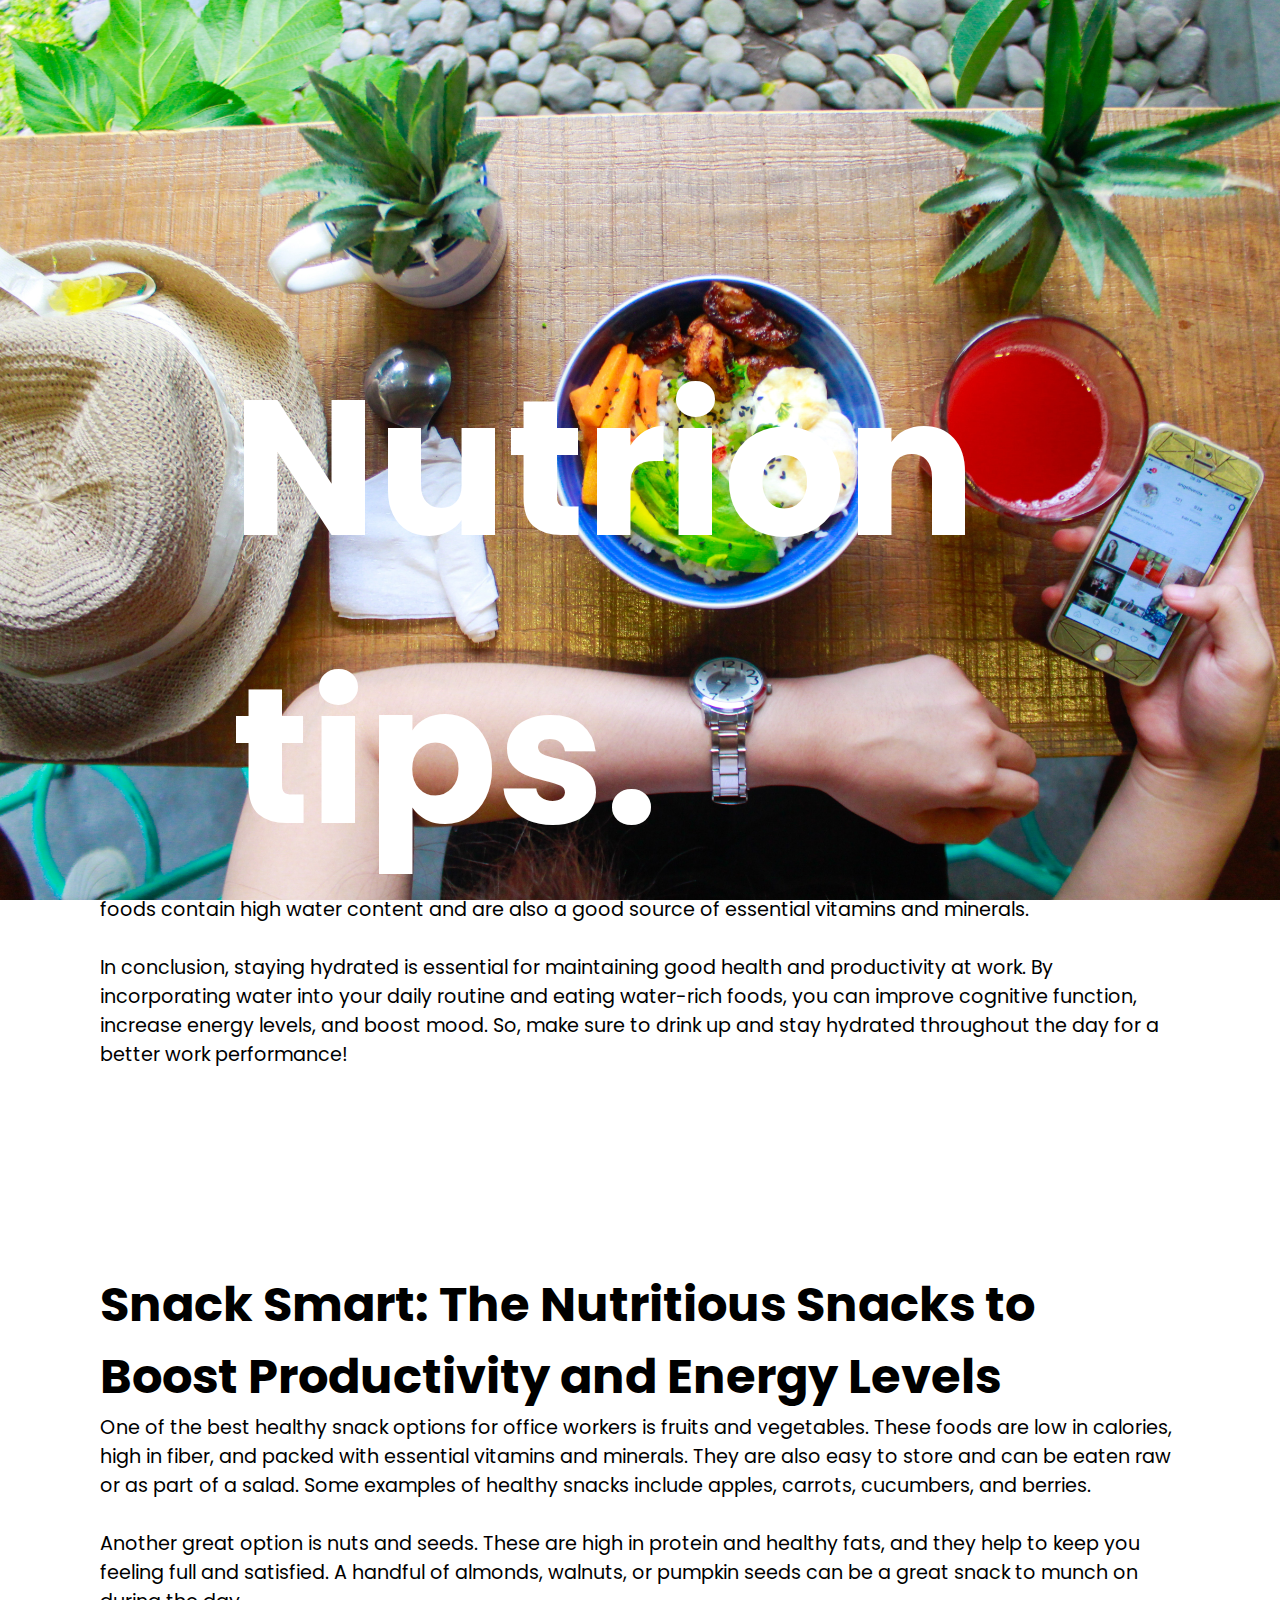
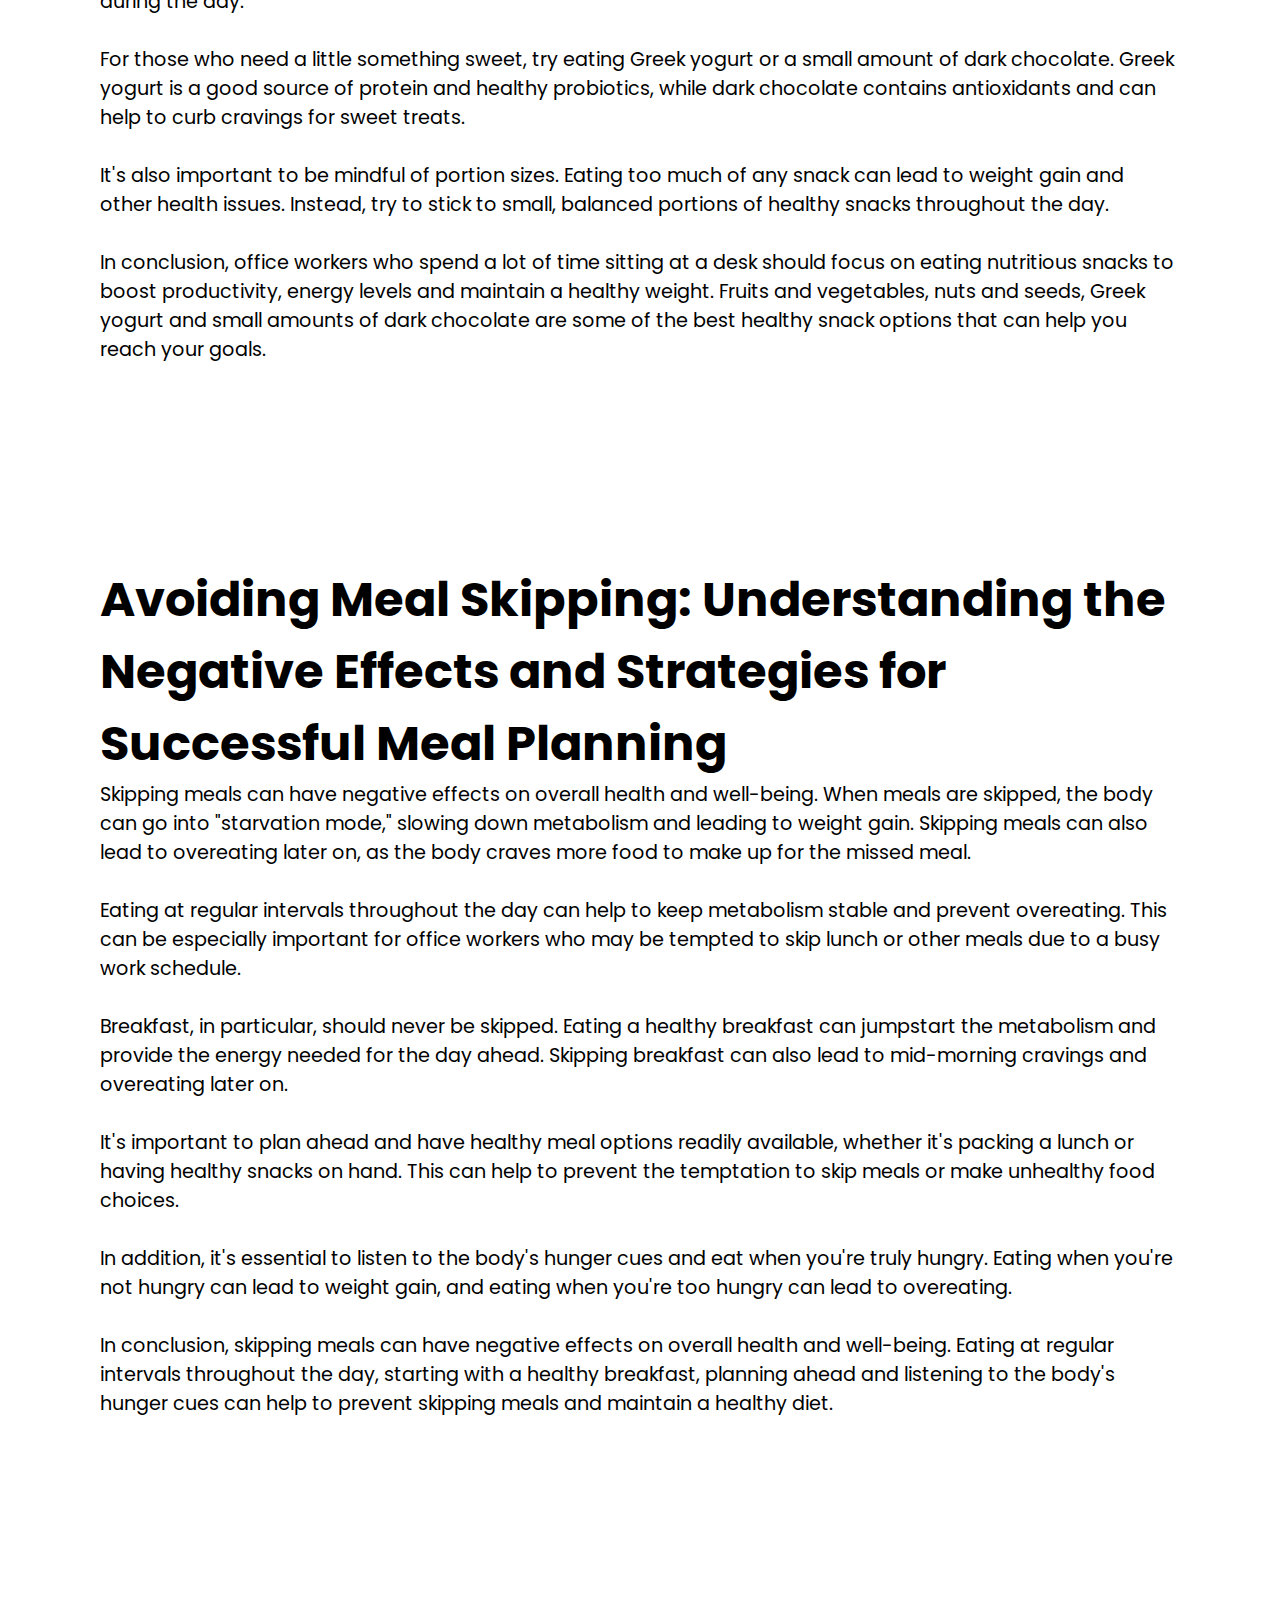
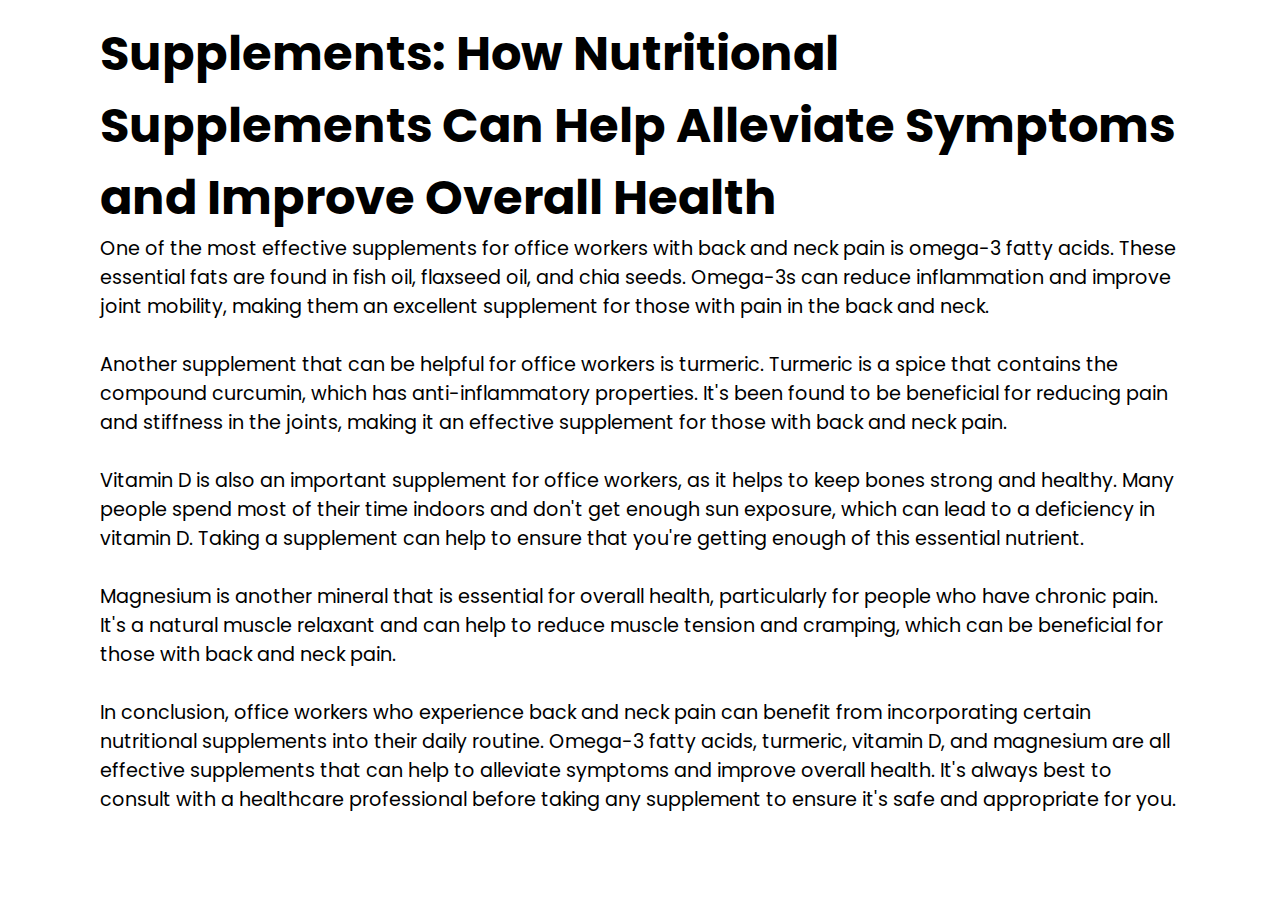
==== nutiriton1.html @ bfab1968 "Add files via upload" ====
<!DOCTYPE html>
<html>
    <head>
        <meta name="viewport" content="width=device-width", initial-scale="1.0">
        <meta charset="utf-8">
        <title>nutrition</title>
        <link rel="stylesheet" href="nutrition1.css">
        <link href='https://fonts.googleapis.com/css2?family=Open+Sans&display=swap' rel='stylesheet'>
    </head>
    <body>
        <header>
            <img src="bg1.jpg" class="banner">
            <a href="a" class="logo">Nutrion tips.</a>
            <div class="toggle"></div> 
            <nav>
                <ul>
                    <li><a href= "http://www.example.com">Home</a></li>
                    <li><a href= "http://www.example.com">About</a></li>
                    <li><a href= "http://www.example.com">Team</a></li>
                    <li><a href= "http://www.example.com">Contact Us</a></li>
                </ul>
                
            </nav>
        </header>
        <section>
            <h2> <br><br><br>The Benefits of Drinking Water and Tips for Incorporating it into your Workday</h2>
            <p> 
                The human body is made up of 60% water, and it is essential for our survival. Drinking water is crucial for maintaining good health and staying hydrated is especially important when working, as it helps to improve focus, 
                productivity and overall well-being.<br><br>

                When we are dehydrated, our brain function is affected, and we may experience fatigue, headaches,
                and difficulty concentrating. These symptoms can be detrimental to productivity in the workplace and can lead to decreased work performance. On the other hand, staying hydrated can help improve cognitive function, increase energy levels, and boost mood.<br><br>

                Incorporating water into your daily routine at work can be easy. One way to make sure
                you are staying hydrated is to keep a water bottle at your desk and set reminders to take sips throughout the day. You can also try drinking a glass of water before each meal, and make it a habit to drink a glass of water when you wake up in the morning, and before you go to bed at night.<br> <br>

                Another tip is to eat water-rich foods such as fruits and vegetables, which can help to
                hydrate the body. These foods contain high water content and are also a good source of essential vitamins and minerals.<br><br>

                In conclusion, staying hydrated is essential for maintaining good health and productivity 
                at work. By incorporating water into your daily routine and eating water-rich foods, you can improve
                cognitive function, increase energy levels, and boost mood. So, make sure to drink up and stay hydrated 
                throughout the day for a better work performance! <br>
            </p>

        </section>
        <section>
            <h2>Snack Smart: The Nutritious Snacks to Boost Productivity and Energy Levels</h2>
            <p>
                One of the best healthy snack options for office workers is fruits and vegetables. These foods are low in calories, high in fiber, and packed with essential vitamins and minerals. They are also easy to store and can be eaten raw or as part of a salad. Some examples of healthy snacks include apples, carrots, cucumbers, and berries.<br><br>

                Another great option is nuts and seeds. These are high in protein and healthy fats, and they help to keep you feeling full and satisfied. A handful of almonds, walnuts, or pumpkin seeds can be a great snack to munch on during the day.<br><br>

                For those who need a little something sweet, try eating Greek yogurt or a small amount of dark chocolate. Greek yogurt is a good source of protein and healthy probiotics, while dark chocolate contains antioxidants and can help to curb cravings for sweet treats.<br><br>

                It's also important to be mindful of portion sizes. Eating too much of any snack can lead to weight gain and other health issues. Instead, try to stick to small, balanced portions of healthy snacks throughout the day.<br><br>

                In conclusion, office workers who spend a lot of time sitting at a desk should focus on eating nutritious snacks to boost productivity, energy levels and maintain a healthy weight. Fruits and vegetables, nuts and seeds, Greek yogurt and small amounts of dark chocolate are some of the best healthy snack options that can help you reach your goals.


            </p>
        </section>
        <section>
            <h2>Avoiding Meal Skipping: Understanding the Negative Effects and Strategies for Successful Meal Planning</h2>
            <p>Skipping meals can have negative effects on overall health and well-being. When meals are skipped, the body can go into "starvation mode," slowing down metabolism and leading to weight gain. Skipping meals can also lead to overeating later on, as the body craves more food to make up for the missed meal.<br><br>

                Eating at regular intervals throughout the day can help to keep metabolism stable and prevent overeating. This can be especially important for office workers who may be tempted to skip lunch or other meals due to a busy work schedule. <br><br>
                
                Breakfast, in particular, should never be skipped. Eating a healthy breakfast can jumpstart the metabolism and provide the energy needed for the day ahead. Skipping breakfast can also lead to mid-morning cravings and overeating later on.<br><br>
                
                It's important to plan ahead and have healthy meal options readily available, whether it's packing a lunch or having healthy snacks on hand. This can help to prevent the temptation to skip meals or make unhealthy food choices.<br><br>
                
                In addition, it's essential to listen to the body's hunger cues and eat when you're truly hungry. Eating when you're not hungry can lead to weight gain, and eating when you're too hungry can lead to overeating.<br><br>
                
                In conclusion, skipping meals can have negative effects on overall health and well-being. Eating at regular intervals throughout the day, starting with a healthy breakfast, planning ahead and listening to the body's hunger cues can help to prevent skipping meals and maintain a healthy diet. <br>




            </p>
        </section>
        
        <section>
            <h2>Supplements: How Nutritional Supplements Can Help Alleviate Symptoms and Improve Overall Health</h2>
            <p> One of the most effective supplements for office workers with back and neck pain is omega-3 fatty acids. These essential fats are found in fish oil, flaxseed oil, and chia seeds. Omega-3s can reduce inflammation and improve joint mobility, making them an excellent supplement for those with pain in the back and neck.<br><br>

                Another supplement that can be helpful for office workers is turmeric. Turmeric is a spice that contains the compound curcumin, which has anti-inflammatory properties. It's been found to be beneficial for reducing pain and stiffness in the joints, making it an effective supplement for those with back and neck pain. <br><br>
                
                Vitamin D is also an important supplement for office workers, as it helps to keep bones strong and healthy. Many people spend most of their time indoors and don't get enough sun exposure, which can lead to a deficiency in vitamin D. Taking a supplement can help to ensure that you're getting enough of this essential nutrient. <br><br>
                
                Magnesium is another mineral that is essential for overall health, particularly for people who have chronic pain. It's a natural muscle relaxant and can help to reduce muscle tension and cramping, which can be beneficial for those with back and neck pain. <br><br>
                
                In conclusion, office workers who experience back and neck pain can benefit from incorporating certain nutritional supplements into their daily routine. Omega-3 fatty acids, turmeric, vitamin D, and magnesium are all effective supplements that can help to alleviate symptoms and improve overall health. It's always best to consult with a healthcare professional before taking any supplement to ensure it's safe and appropriate for you. <br>
            </p>
        </section>
        <script src="https://code.jquery.com/jquery-3.6.0.min.js"></script>
        <script>
                    window.addEventListener("scroll",function(){
                      const header= document.querySelector('header');
                      header.classList.toggle('sticky',window.scrollY>0 );
                    });
                    const navigation= document.querySelector('nav');
                    document.querySelector('.toggle').onclick=function(){
                        this.classList.toggle('active');
                        navigation.classList.toggle('active');
                    }
        </script>
        
    </body>
</html>
---- nutrition1.css ----
@import url('https://fonts.googleapis.com/css2?family=Poppins&display=swap');

* {
    margin: 0;
    padding: 0;
    box-sizing: border-box;
    font-family: 'Poppins', sans-serif;
} 
body{
    min-height: 1000px;
}
header { 
    position: fixed;
    top: 0;
    left: 0;
    width: 100%;
    height: 100vh;
    padding: 0 100px;
    background: #000;
    display: flex;
    justify-content: flex-end;
    align-items: center;
    transition: 1s;
}
header.sticky {
    height: 80px;
}
header .banner { 
    position: absolute;
    top: 0;
    left: 0; 
    width: 100%;
    height: 100%;
    object-fit: cover;
    transition: 1s;
}

header .sticky .banner{
  opacity: 0.5;  
}
header .logo {
    position: relative;
    top: 50%;
    left: 50%;
    transform: translate(-50%, -50%);
    font-size: 15vw;
    color: #fff; 
    font-weight: 700;
    transition: 1s;
    text-decoration: none;
    z-index: 1;
}
header .sticky .logo {
    position: absolute;
    font-size: 2em;
    left: 100px;
    transform: translate(0%,-50%);
}
nav { 
    position: relative;
    display: flex;
    z-index: 1;
}
nav ul {
    position: relative;
    display: flex;
    transition: 0.25s;
    transform: translateX(100px);
    opacity: 0;
} 



header.sticky nav ul {
    transform: translateX(0);
    opacity: 1;
    transition-delay: 0.75s;
    
        opacity: 1; 
        visibility: visible;
    
}
nav ul li {
    list-style: none ;
}
nav ul li a{
    color: #fff;
    display: inline-block;
    padding: 10px 15px;
    font-size: 1.2em;
    text-decoration: none;
}
nav ul li a:hover {
    color: #ff275f;
}
section {
    margin: 0; /* or remove this line */
    padding: 100px;
}
section h2 {
    font-size: 3em;
}
section p {
    font-size: 1.2em;
    text-align: left;
}


@media(max-width: 991px){
    section, 
    header{
        padding: 40px;
    }
    section h2{
        font-size: 2em;
    }

    header .sticky .logo{
        left: 40px;
    }
    header .sticky .banner {
        opacity: 0;
        }
    nav ul{
        display: none;
        opacity: 0; 
        visibility: hidden;
    }
    nav.active ul{
        position: fixed;
        top: 80px;
        left: 0px;
        width: 100%;
        height: calc(100%-80px);
        background: flex; 
        justify-content: center;
        align-items: center;
        flex-direction: coloumn;
        
    }
    
    nav ul li a{
        font-size: 1.5em; 
        padding: 5px 15px; 
    }
    

    header .sticky .toggle{
        position: fixed;
        top: 15px;
        right: 40px;
        width: 50px;
        height: 50px;
        cursor: pointer; 
        background: #fff url(menu.png);
        background-size: 30px;
        background-repeat: no-repeat;
        background-position: center;
    }
    header .sticky .toggle.active{
        background: #fff url(close.png);
        background-size: 25px;
        background-repeat: no-repeat;
        background-position: center;
    }}
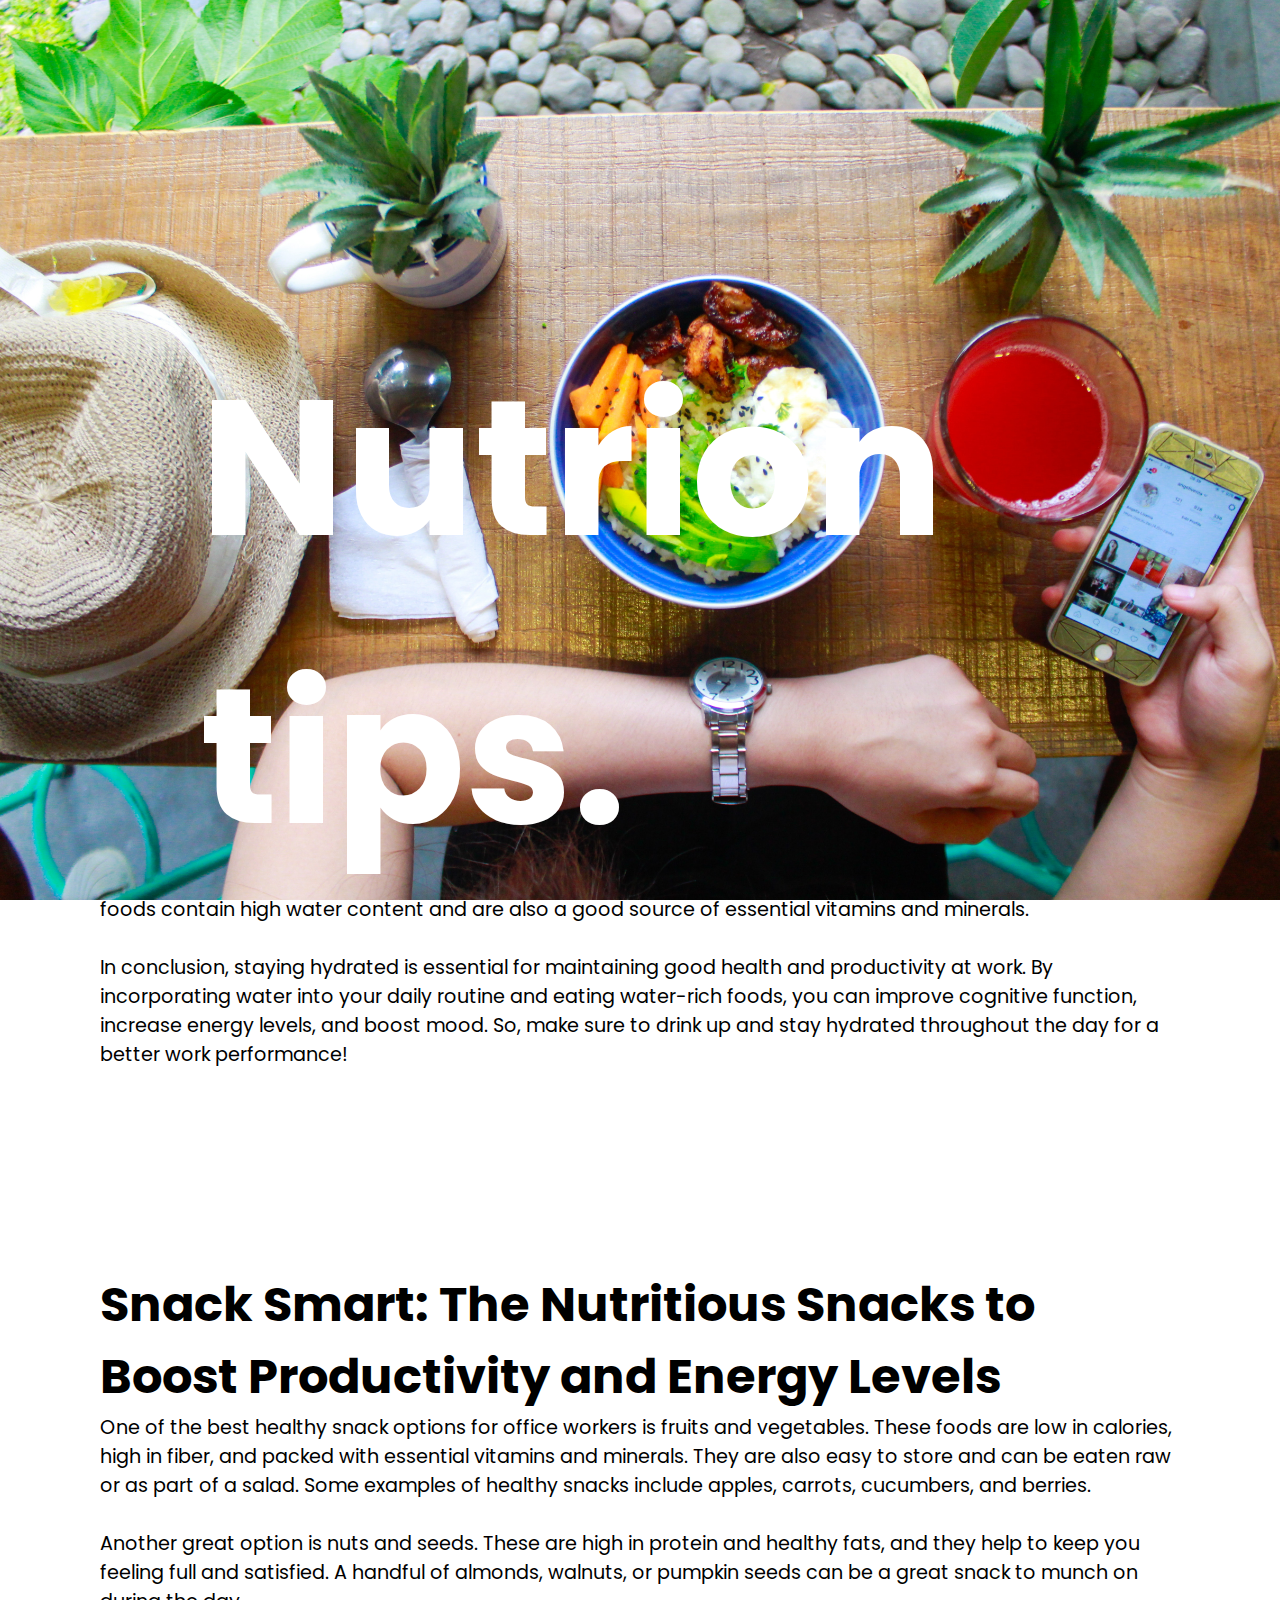
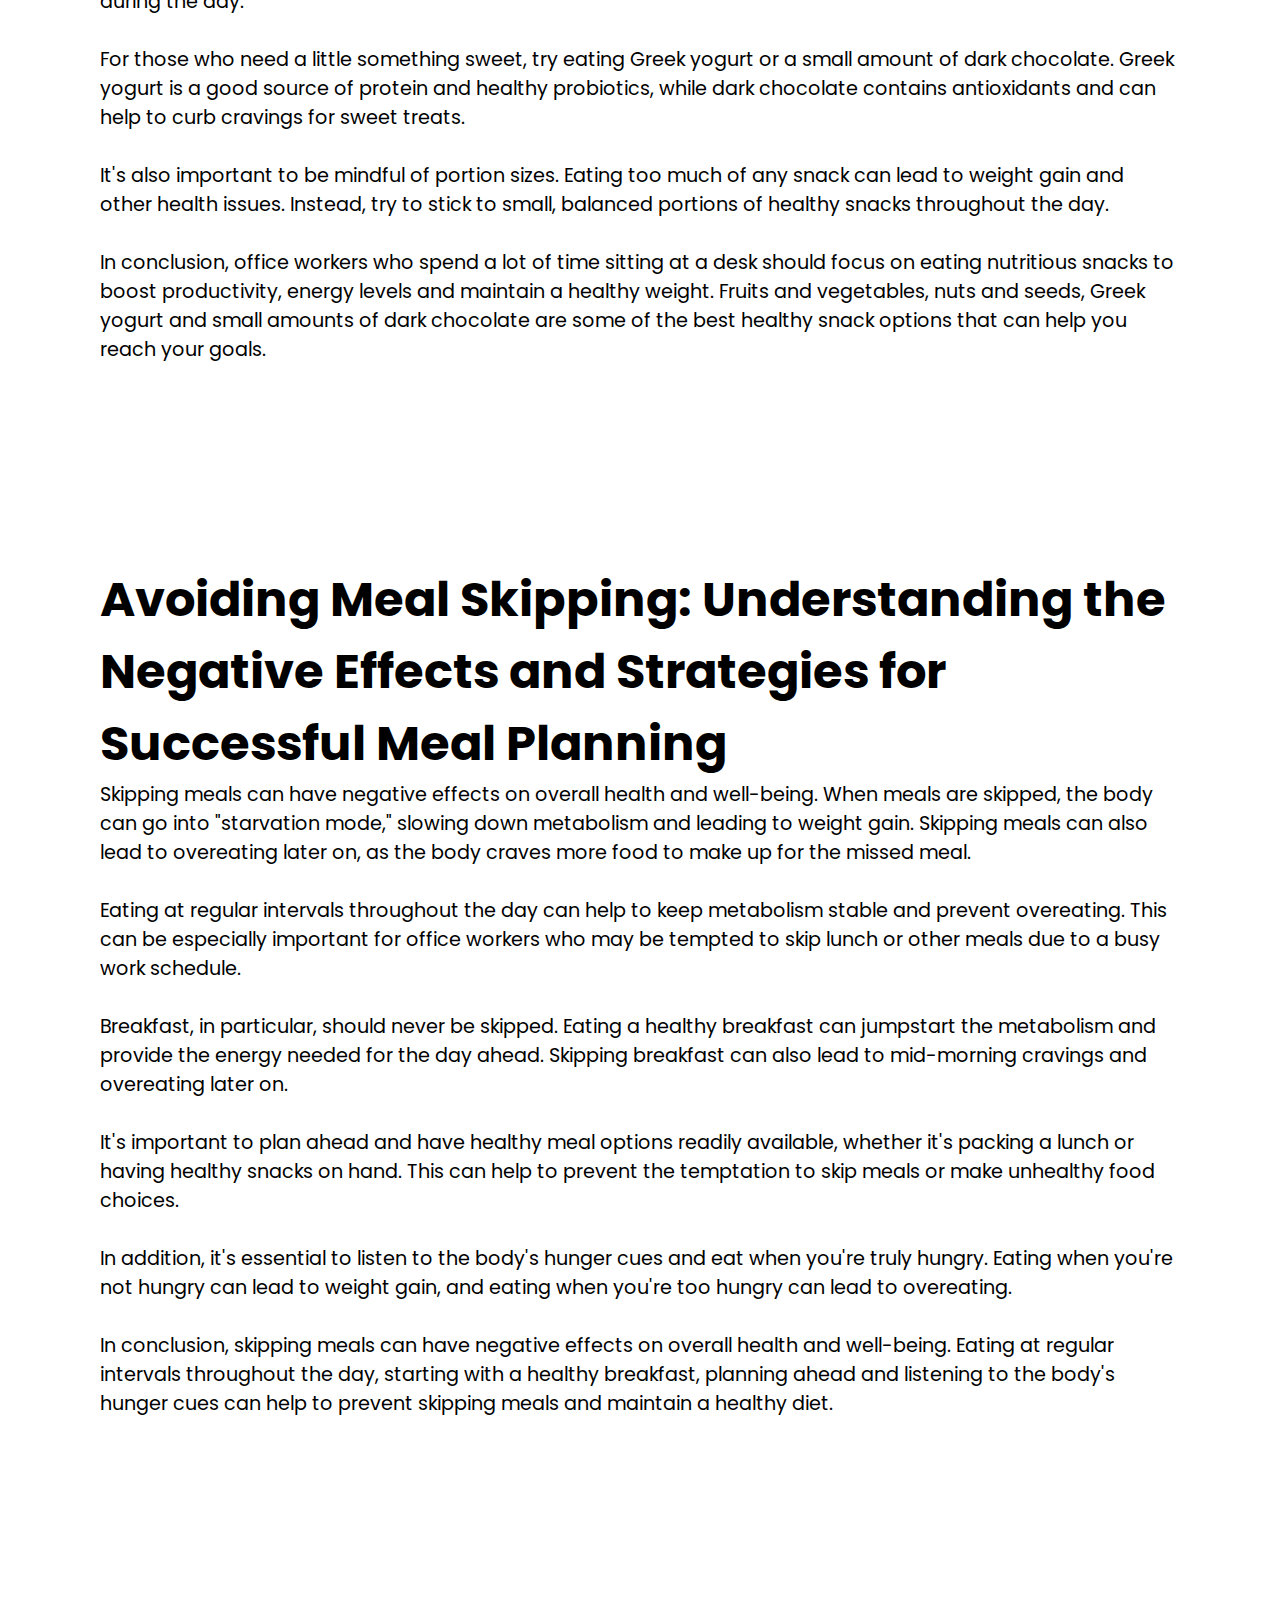
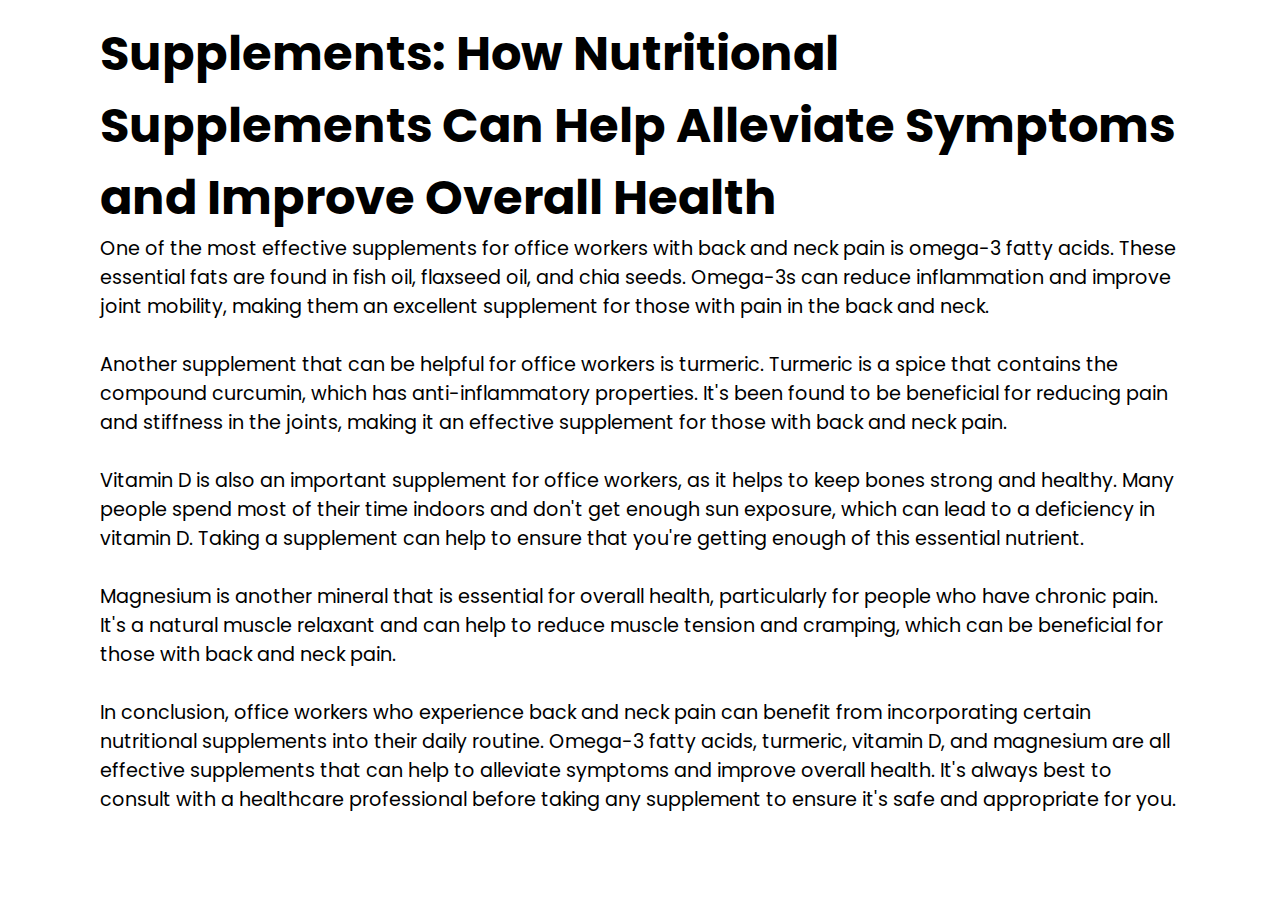
==== commit ccd9472a: "Update nutiriton1.html" ====
--- a/nutiriton1.html
+++ b/nutiriton1.html
@@ -14,10 +14,10 @@
             <div class="toggle"></div> 
             <nav>
                 <ul>
-                    <li><a href= "http://www.example.com">Home</a></li>
-                    <li><a href= "http://www.example.com">About</a></li>
-                    <li><a href= "http://www.example.com">Team</a></li>
-                    <li><a href= "http://www.example.com">Contact Us</a></li>
+                    <li><a href= "wi.html">Home</a></li>
+                    <li><a href= "registration.html">Exercise Routines</a></li>
+                    <li><a href= "Facilities.html">Facilities</a></li>
+                    <li><a href= "index.html">Fitness Tips</a></li>
                 </ul>
                 
             </nav>
